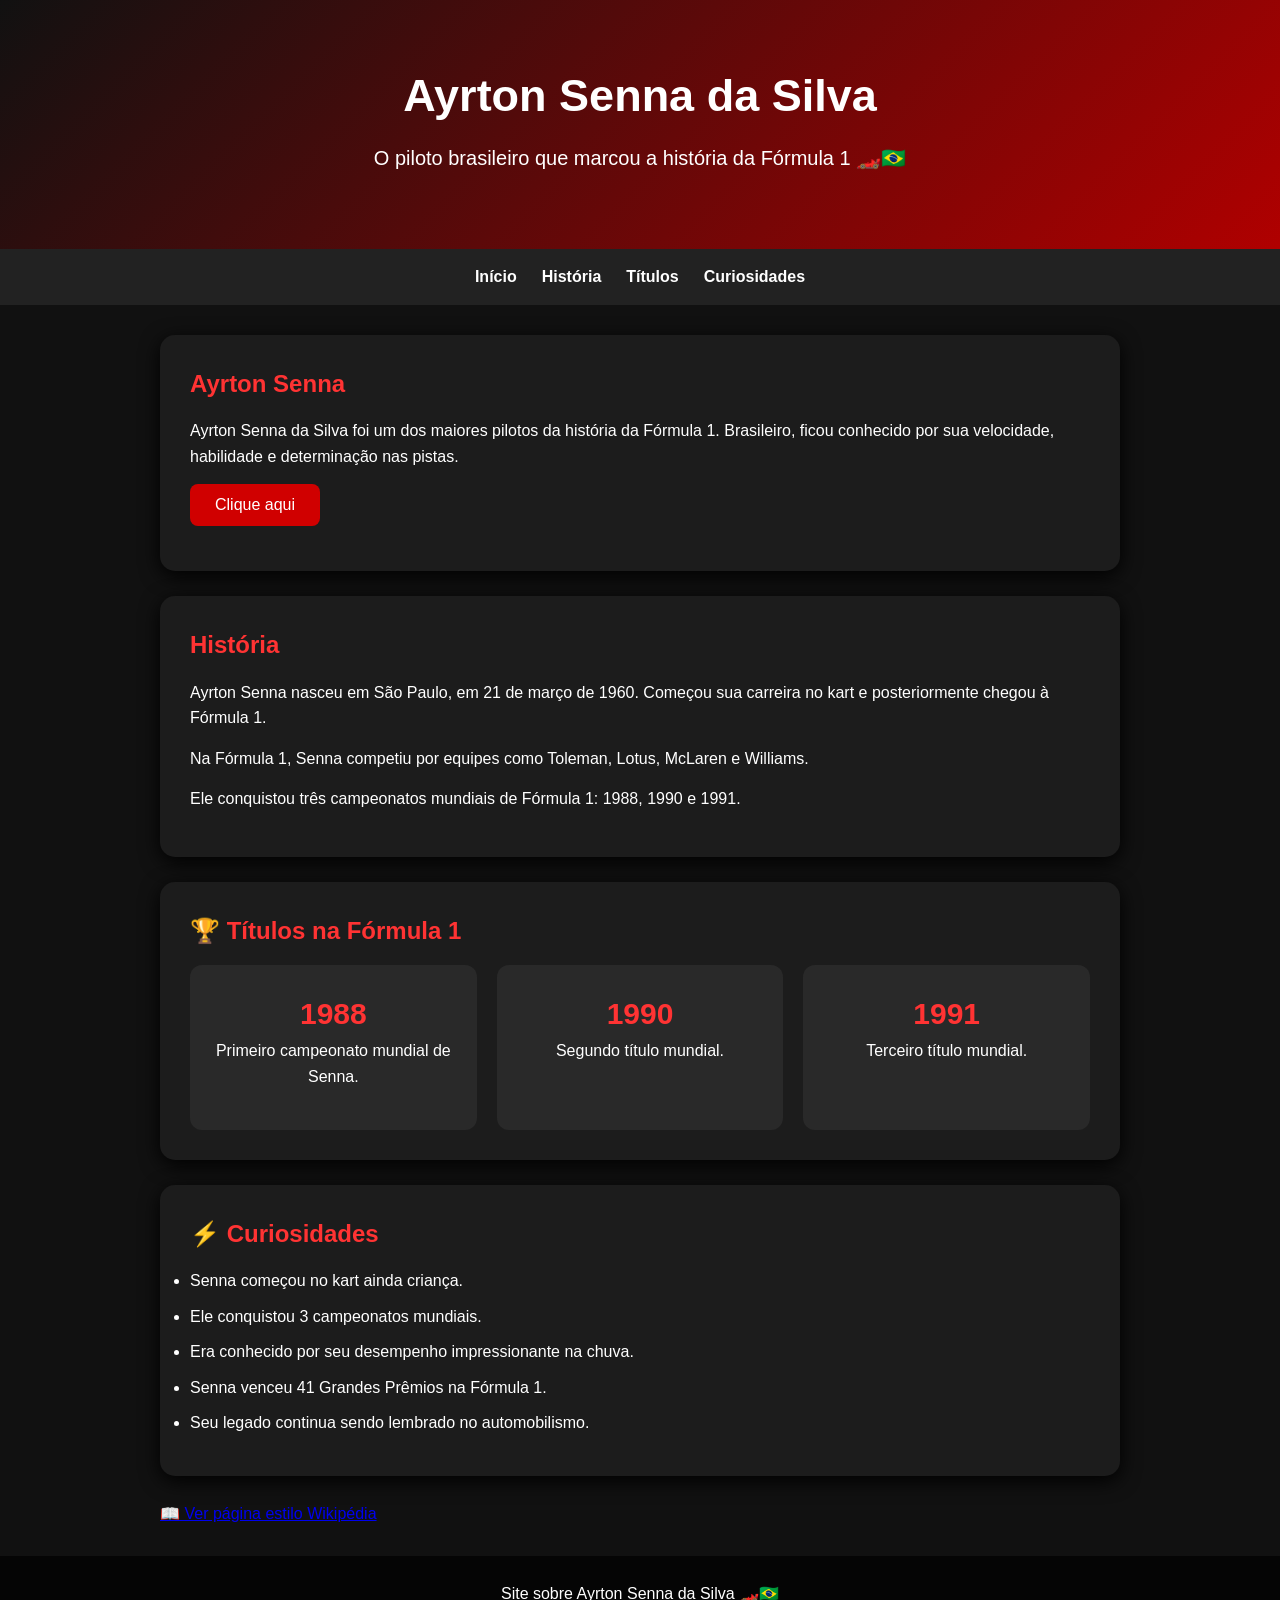
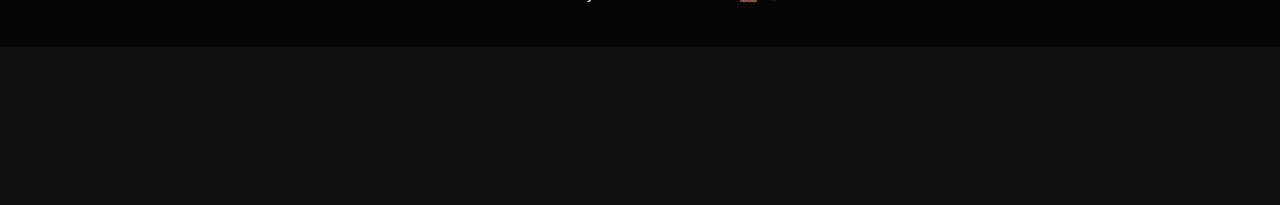
==== index.html @ 2e88f137 "Add files via upload" ====
<!DOCTYPE html>
<html lang="pt-BR">
<head>
    <meta charset="UTF-8">
    <meta name="viewport" content="width=device-width, initial-scale=1.0">

    <title>Ayrton Senna da Silva</title>

    <link rel="stylesheet" href="css.css">
</head>

<body>

    <header>
        <h1>Ayrton Senna da Silva</h1>
        <p>O piloto brasileiro que marcou a história da Fórmula 1 🏎️🇧🇷</p>
    </header>

    <nav>
        <a href="#inicio">Início</a>
        <a href="#historia">História</a>
        <a href="#titulos">Títulos</a>
        <a href="#curiosidades">Curiosidades</a>
    </nav>

    <main>

        <section id="inicio">
            <h2>Ayrton Senna</h2>

            <p>
                Ayrton Senna da Silva foi um dos maiores pilotos da história
                da Fórmula 1. Brasileiro, ficou conhecido por sua velocidade,
                habilidade e determinação nas pistas.
            </p>

            <button id="botao">Clique aqui</button>

            <p id="mensagem"></p>
        </section>

        <section id="historia">
            <h2>História</h2>

            <p>
                Ayrton Senna nasceu em São Paulo, em 21 de março de 1960.
                Começou sua carreira no kart e posteriormente chegou à
                Fórmula 1.
            </p>

            <p>
                Na Fórmula 1, Senna competiu por equipes como Toleman,
                Lotus, McLaren e Williams.
            </p>

            <p>
                Ele conquistou três campeonatos mundiais de Fórmula 1:
                1988, 1990 e 1991.
            </p>
        </section>

        <section id="titulos">
            <h2>🏆 Títulos na Fórmula 1</h2>

            <div class="cards">

                <div class="card">
                    <h3>1988</h3>
                    <p>Primeiro campeonato mundial de Senna.</p>
                </div>

                <div class="card">
                    <h3>1990</h3>
                    <p>Segundo título mundial.</p>
                </div>

                <div class="card">
                    <h3>1991</h3>
                    <p>Terceiro título mundial.</p>
                </div>

            </div>
        </section>

        <section id="curiosidades">
            <h2>⚡ Curiosidades</h2>

            <ul>
                <li>Senna começou no kart ainda criança.</li>
                <li>Ele conquistou 3 campeonatos mundiais.</li>
                <li>Era conhecido por seu desempenho impressionante na chuva.</li>
                <li>Senna venceu 41 Grandes Prêmios na Fórmula 1.</li>
                <li>Seu legado continua sendo lembrado no automobilismo.</li>
            </ul>
        </section>
     

<a href="wikipedia.html" class="wiki-btn">
    📖 Ver página estilo Wikipédia
</a>


<link rel="stylesheet" href="ss.css">

    </main>

    <footer>
        <p>Site sobre Ayrton Senna da Silva 🏎️🇧🇷</p>
    </footer>

    <script src="javascript.js"></script>

<iframe
    class="video"
    src="https://www.youtube.com/embed/d_OYnynOVTs"
    title="Ayrton Senna - Documentário Globo (Completo)"
    frameborder="0"
    allowfullscreen>
</iframe>
</body>
</html>
---- css.css ----
* {
    box-sizing: border-box;
    margin: 0;
    padding: 0;
}

html {
    scroll-behavior: smooth;
}

body {
    font-family: Arial, sans-serif;
    background: #111;
    color: white;
    line-height: 1.6;
}

header {
    text-align: center;
    padding: 60px 20px;
    background: linear-gradient(135deg, #111, #b00000);
}

header h1 {
    font-size: 45px;
    margin-bottom: 10px;
}

header p {
    font-size: 20px;
}

nav {
    display: flex;
    justify-content: center;
    gap: 25px;
    padding: 15px;
    background: #222;
    position: sticky;
    top: 0;
    z-index: 10;
}

nav a {
    color: white;
    text-decoration: none;
    font-weight: bold;
}

nav a:hover {
    color: #ff3333;
}

main {
    max-width: 1000px;
    margin: auto;
    padding: 30px 20px;
}

section {
    background: #1c1c1c;
    padding: 30px;
    margin-bottom: 25px;
    border-radius: 15px;
    box-shadow: 0 5px 20px #000;
}

h2 {
    color: #ff3333;
    margin-bottom: 15px;
}

p {
    margin-bottom: 15px;
}

button {
    background: #d00000;
    color: white;
    border: none;
    padding: 12px 25px;
    border-radius: 8px;
    cursor: pointer;
    font-size: 16px;
}

button:hover {
    background: #ff2222;
}

#mensagem {
    margin-top: 15px;
    font-weight: bold;
}

.cards {
    display: flex;
    gap: 20px;
    flex-wrap: wrap;
}

.card {
    flex: 1;
    min-width: 200px;
    padding: 25px;
    background: #292929;
    border-radius: 12px;
    text-align: center;
}

.card h3 {
    font-size: 30px;
    color: #ff3333;
}

li {
    margin: 10px 0;
}

footer {
    text-align: center;
    padding: 25px;
    background: #050505;
}
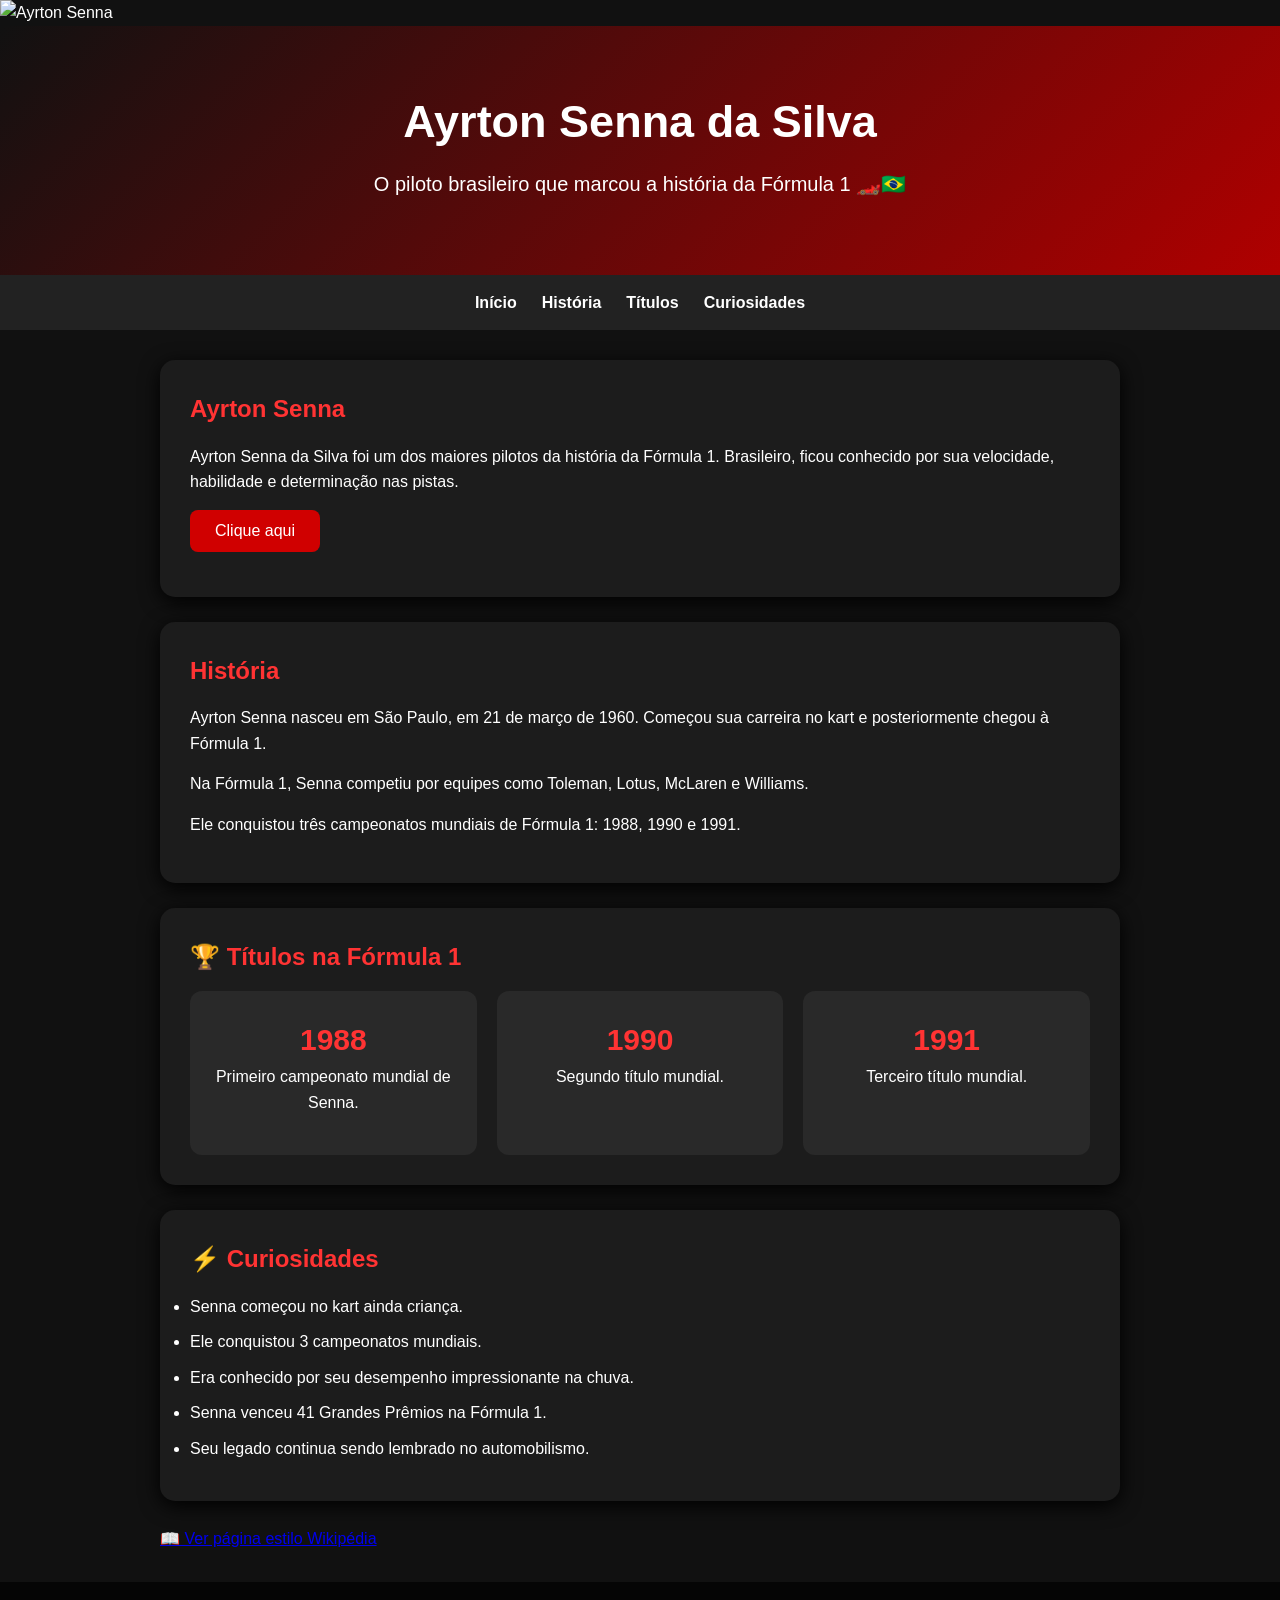
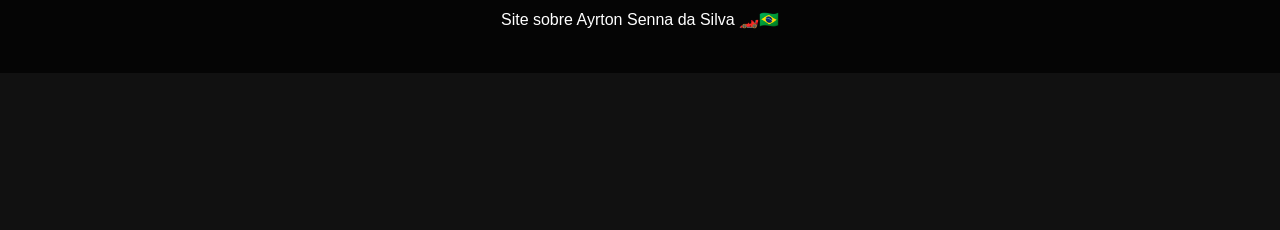
==== commit b78d861f: "Add image and update index.html structure Added an image of Ayrton Senna and updated HTML structure." ====
--- a/index.html
+++ b/index.html
@@ -3,7 +3,7 @@
 <head>
     <meta charset="UTF-8">
     <meta name="viewport" content="width=device-width, initial-scale=1.0">
-
+<meta name="google-site-verification" content="B7QGx_wbwsmAfVVR_Ahn-32q3xCaMi3XSwCh2V3DgNA" />
     <title>Ayrton Senna da Silva</title>
 
     <link rel="stylesheet" href="css.css">
@@ -11,6 +11,8 @@
 
 <body>
 
+    <img src="OIP (2).webp" alt="Ayrton Senna">
+    
     <header>
         <h1>Ayrton Senna da Silva</h1>
         <p>O piloto brasileiro que marcou a história da Fórmula 1 🏎️🇧🇷</p>
@@ -116,6 +118,7 @@
     title="Ayrton Senna - Documentário Globo (Completo)"
     frameborder="0"
     allowfullscreen>
+    <p>oi pessoal</p>
 </iframe>
 </body>
-</html>+</html>
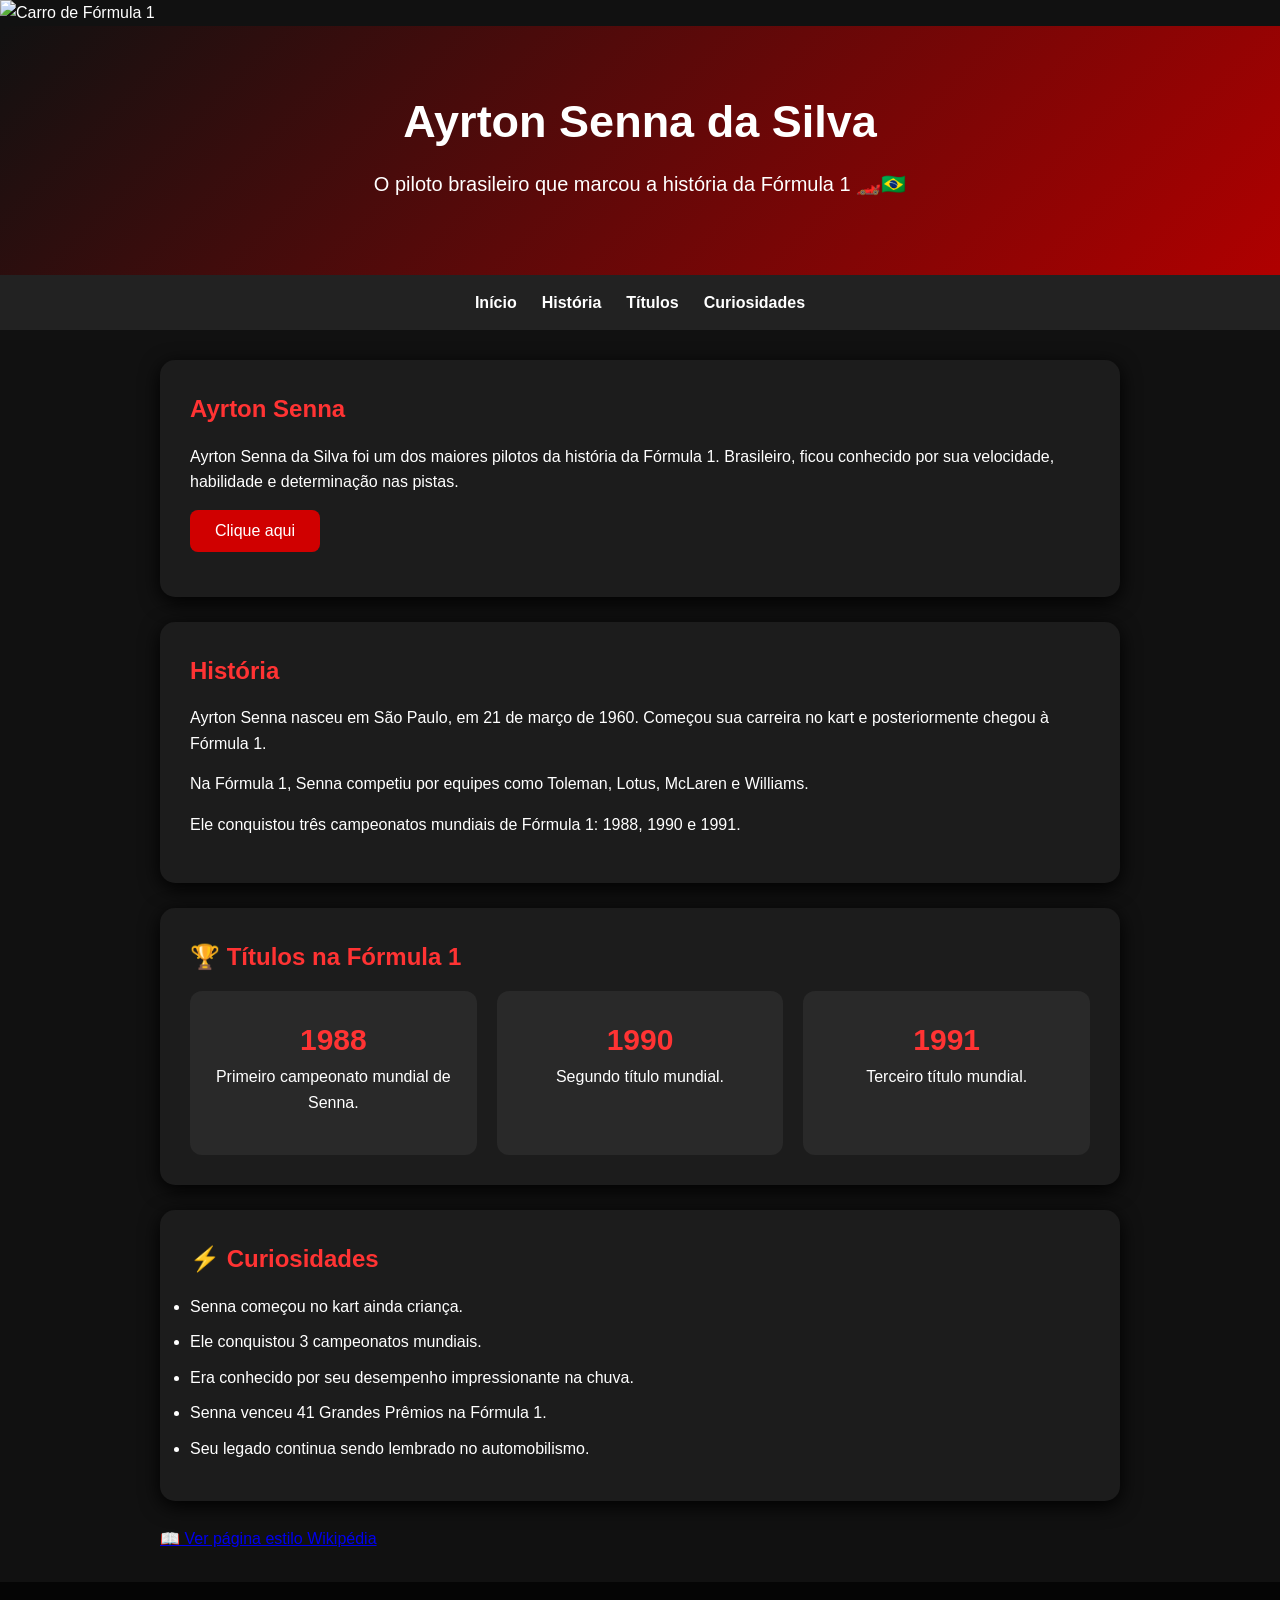
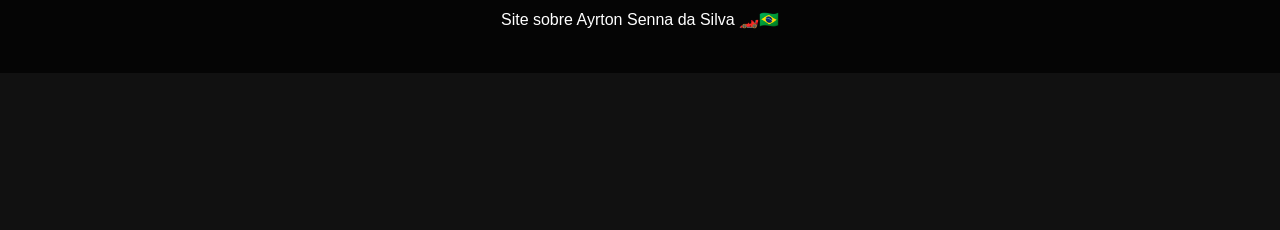
==== commit 620431b1: "Change image source for Formula 1 car Updated the image source for the Formula 1 car and added a new" ====
--- a/index.html
+++ b/index.html
@@ -11,7 +11,8 @@
 
 <body>
 
-    <img src="OIP (2).webp" alt="Ayrton Senna">
+ <img src="https://tse2.mm.bing.net/th/id/OIP._VtSCS6GLauqKh5WiZseJQAAAA?r=0&rs=1&pid=ImgDetMain&o=7&rm=3"
+     alt="Carro de Fórmula 1">
     
     <header>
         <h1>Ayrton Senna da Silva</h1>
